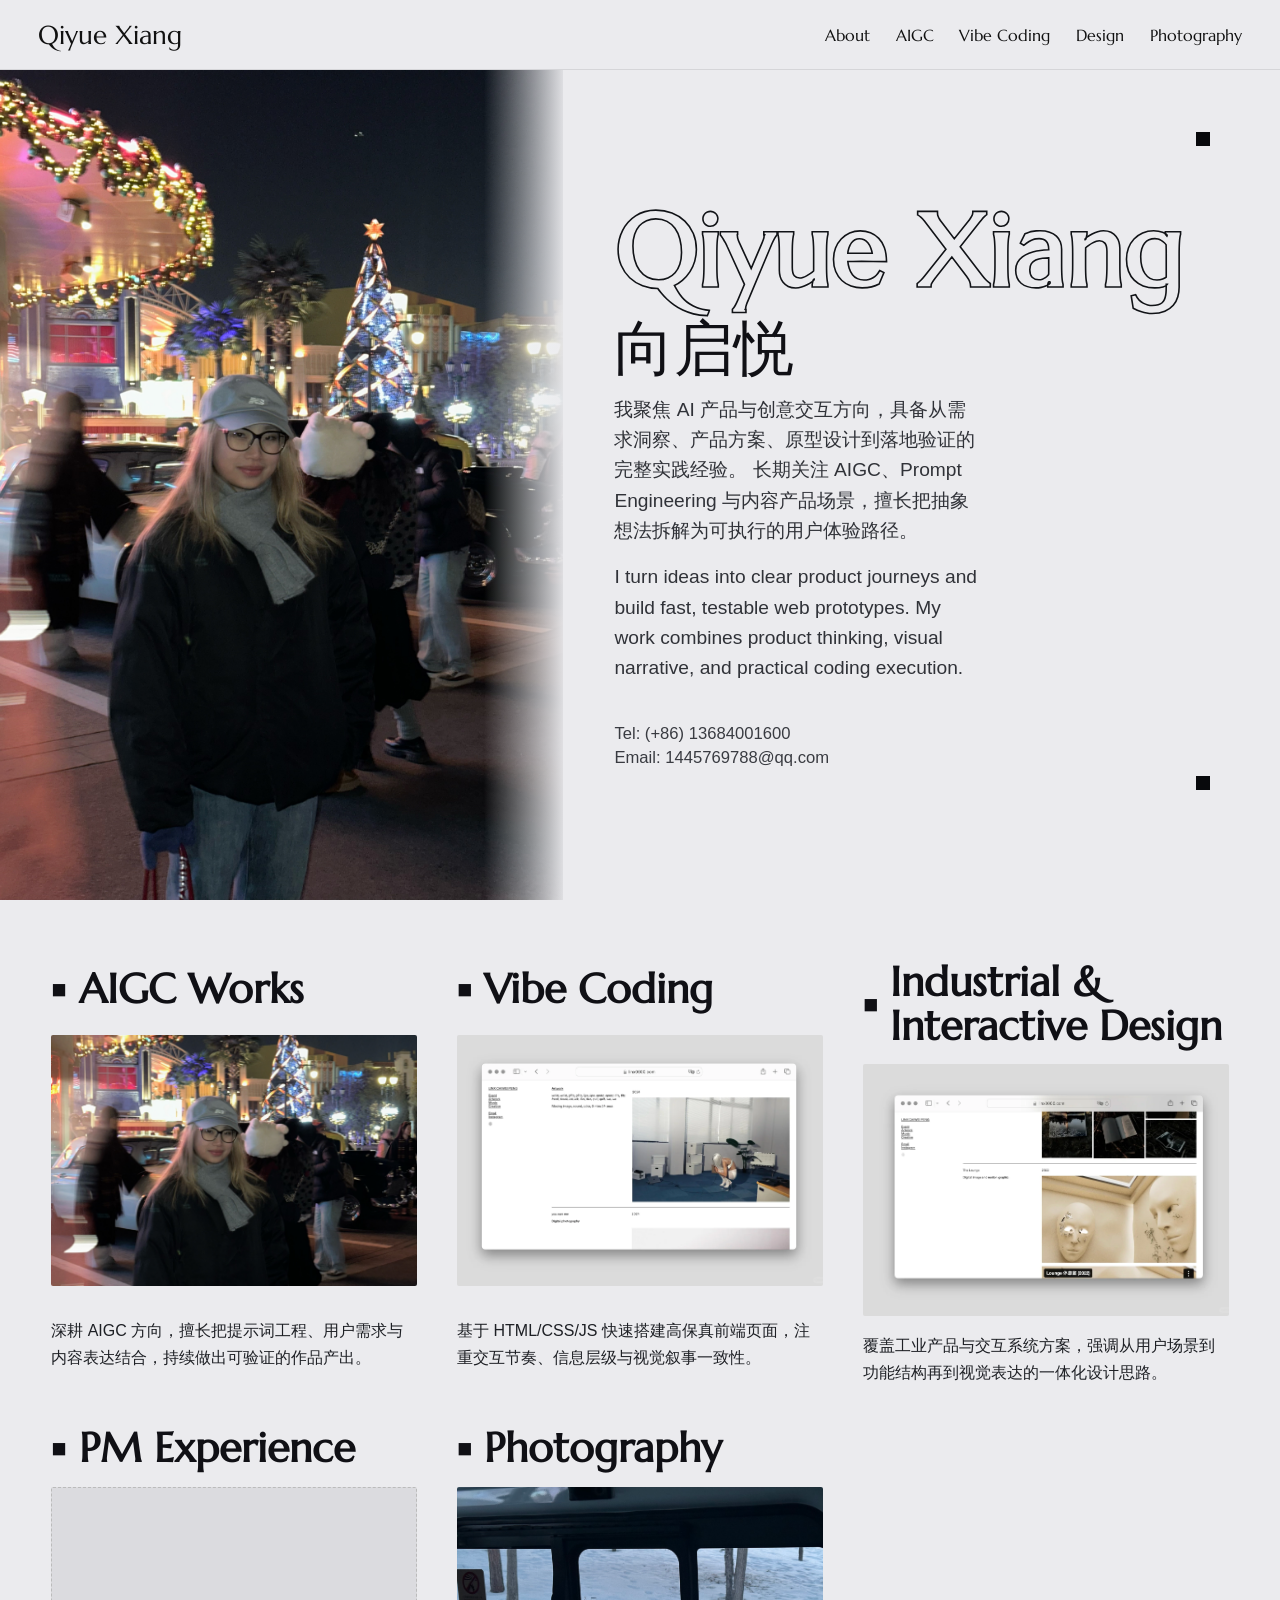
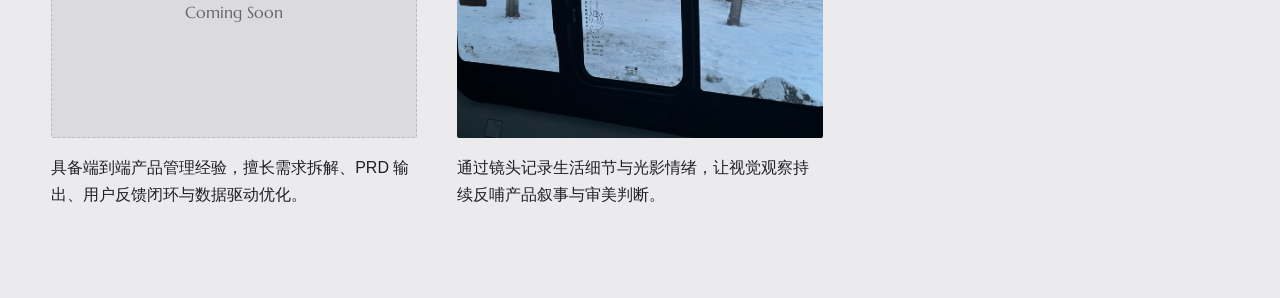
==== home.html @ 075a18c5 "build portfolio intro and homepage from prototype" ====
﻿<!doctype html>
<html lang="zh-CN">
  <head>
    <meta charset="UTF-8" />
    <meta name="viewport" content="width=device-width, initial-scale=1.0" />
    <title>Qiyue Xiang | Portfolio</title>
    <meta name="description" content="Qiyue Xiang portfolio homepage" />
    <link rel="preconnect" href="https://fonts.googleapis.com" />
    <link rel="preconnect" href="https://fonts.gstatic.com" crossorigin />
    <link href="https://fonts.googleapis.com/css2?family=Marcellus&display=swap" rel="stylesheet" />
    <link rel="stylesheet" href="assets/site.css" />
  </head>
  <body class="page-home">
    <header class="topbar topbar--solid">
      <a class="brand" href="index.html">Qiyue Xiang</a>
      <nav class="main-nav" aria-label="Main">
        <a href="#about">About</a>
        <a href="#aigc">AIGC</a>
        <a href="#vibe-coding">Vibe Coding</a>
        <a href="#design">Design</a>
        <a href="#photography">Photography</a>
      </nav>
    </header>

    <main>
      <section class="hero" id="about">
        <div class="hero-media">
          <img src="assets/img/profile.jpg" alt="Portrait of Qiyue Xiang" />
        </div>

        <div class="hero-copy">
          <span class="accent-square" aria-hidden="true"></span>
          <h1>Qiyue Xiang</h1>
          <h2>向启悦</h2>
          <p>
            我聚焦 AI 产品与创意交互方向，具备从需求洞察、产品方案、原型设计到落地验证的完整实践经验。
            长期关注 AIGC、Prompt Engineering 与内容产品场景，擅长把抽象想法拆解为可执行的用户体验路径。
          </p>
          <p>
            I turn ideas into clear product journeys and build fast, testable web prototypes.
            My work combines product thinking, visual narrative, and practical coding execution.
          </p>

          <div class="contact-line">
            <span>Tel: (+86) 13684001600</span>
            <span>Email: 1445769788@qq.com</span>
          </div>
          <span class="accent-square accent-square--bottom" aria-hidden="true"></span>
        </div>
      </section>

      <section class="work-grid" aria-label="Featured sections">
        <article class="work-card" id="aigc" data-reveal>
          <h3><span aria-hidden="true">■</span>AIGC Works</h3>
          <a class="thumb" href="collection.html?topic=aigc">
            <img src="assets/img/profile.jpg" alt="AIGC works placeholder" />
          </a>
          <p>深耕 AIGC 方向，擅长把提示词工程、用户需求与内容表达结合，持续做出可验证的作品产出。</p>
        </article>

        <article class="work-card" id="vibe-coding" data-reveal>
          <h3><span aria-hidden="true">■</span>Vibe Coding</h3>
          <a class="thumb" href="collection.html?topic=vibe-coding">
            <img src="assets/img/ref-detail-a.png" alt="Vibe coding placeholder" />
          </a>
          <p>基于 HTML/CSS/JS 快速搭建高保真前端页面，注重交互节奏、信息层级与视觉叙事一致性。</p>
        </article>

        <article class="work-card" id="design" data-reveal>
          <h3><span aria-hidden="true">■</span>Industrial & Interactive Design</h3>
          <a class="thumb" href="collection.html?topic=design">
            <img src="assets/img/ref-detail-b.png" alt="Design placeholder" />
          </a>
          <p>覆盖工业产品与交互系统方案，强调从用户场景到功能结构再到视觉表达的一体化设计思路。</p>
        </article>

        <article class="work-card" id="pm" data-reveal>
          <h3><span aria-hidden="true">■</span>PM Experience</h3>
          <a class="thumb thumb--blank" href="collection.html?topic=pm">
            <span>Coming Soon</span>
          </a>
          <p>具备端到端产品管理经验，擅长需求拆解、PRD 输出、用户反馈闭环与数据驱动优化。</p>
        </article>

        <article class="work-card" id="photography" data-reveal>
          <h3><span aria-hidden="true">■</span>Photography</h3>
          <a class="thumb" href="collection.html?topic=photography">
            <img src="assets/img/intro-bg.jpg" alt="Photography placeholder" />
          </a>
          <p>通过镜头记录生活细节与光影情绪，让视觉观察持续反哺产品叙事与审美判断。</p>
        </article>
      </section>
    </main>

    <script src="assets/site.js" defer></script>
  </body>
</html>
---- assets/site.css ----
﻿:root {
  --bg: #ebebee;
  --paper: #f4f4f6;
  --ink: #101015;
  --muted: #52525b;
  --line: #d5d5d8;
}

* {
  box-sizing: border-box;
}

html,
body {
  margin: 0;
  padding: 0;
}

body {
  min-height: 100vh;
  background: var(--bg);
  color: var(--ink);
  font-family: "PingFang SC", "Hiragino Sans GB", "Microsoft YaHei", "Noto Sans SC", sans-serif;
  -webkit-font-smoothing: antialiased;
}

body.page-intro {
  overflow: hidden;
}

.topbar {
  position: fixed;
  top: 0;
  left: 0;
  width: 100%;
  height: 70px;
  z-index: 20;
  display: flex;
  align-items: center;
  justify-content: space-between;
  padding: 0 clamp(16px, 3vw, 56px);
}

.topbar--light {
  background: rgba(236, 239, 243, 0.88);
  backdrop-filter: blur(6px);
}

.topbar--solid {
  background: rgba(235, 235, 238, 0.96);
  border-bottom: 1px solid var(--line);
}

.brand,
.main-nav a {
  text-decoration: none;
  color: #111;
}

.brand {
  font-family: "Marcellus", serif;
  font-size: clamp(26px, 2vw, 40px);
}

.main-nav {
  display: flex;
  align-items: center;
  gap: clamp(14px, 2vw, 40px);
}

.main-nav a {
  font-family: "Marcellus", serif;
  font-size: clamp(16px, 1vw, 28px);
  transition: opacity 0.2s ease;
}

.main-nav a:hover {
  opacity: 0.56;
}

.intro-main {
  position: relative;
  min-height: 100vh;
}

.intro-bg {
  position: absolute;
  inset: 0;
  width: 100%;
  height: 100%;
  object-fit: cover;
  object-position: center;
}

.intro-mask {
  position: absolute;
  inset: 0;
  background: linear-gradient(180deg, rgba(4, 10, 20, 0.38), rgba(4, 10, 20, 0.28));
}

.corner-dot {
  position: absolute;
  width: 16px;
  height: 16px;
  background: rgba(198, 224, 255, 0.92);
  z-index: 5;
}

.corner-dot--tl {
  top: 24%;
  left: 7.5%;
}

.corner-dot--tr {
  top: 22.5%;
  right: 7%;
}

.corner-dot--bl {
  bottom: 17%;
  left: 10.5%;
}

.corner-dot--br {
  bottom: 11%;
  right: 6.8%;
}

.intro-copy {
  position: absolute;
  right: clamp(18px, 9vw, 160px);
  bottom: clamp(26px, 8vh, 110px);
  z-index: 6;
  color: #0f1117;
  display: flex;
  flex-direction: column;
  align-items: flex-start;
  gap: 14px;
}

.intro-copy h1 {
  margin: 0;
  font-family: "Marcellus", serif;
  font-size: clamp(46px, 7vw, 128px);
  line-height: 0.93;
  letter-spacing: 0.01em;
}

.intro-copy p {
  margin: 0;
  font-size: clamp(14px, 1.1vw, 19px);
  color: rgba(15, 17, 23, 0.92);
}

.go-btn {
  display: inline-flex;
  gap: 16px;
  align-items: center;
  margin-top: 6px;
  border: 2px solid #1b1f29;
  border-radius: 999px;
  text-decoration: none;
  color: #1b1f29;
  font-family: "Marcellus", serif;
  font-size: clamp(28px, 3vw, 58px);
  line-height: 1;
  padding: 14px 28px 16px;
  background: rgba(235, 241, 251, 0.16);
  transition: transform 0.22s ease, background 0.22s ease;
}

.go-btn:hover {
  transform: translateY(-2px);
  background: rgba(235, 241, 251, 0.3);
}

body.is-leaving {
  animation: pageFadeOut 0.45s ease forwards;
}

@keyframes pageFadeOut {
  to {
    opacity: 0;
    transform: scale(1.01);
  }
}

.hero {
  padding-top: 70px;
  min-height: 100vh;
  display: grid;
  grid-template-columns: minmax(300px, 44%) minmax(320px, 56%);
}

.hero-media {
  position: relative;
  overflow: hidden;
}

.hero-media::after {
  content: "";
  position: absolute;
  top: 0;
  right: 0;
  width: 14%;
  height: 100%;
  background: linear-gradient(to right, transparent, rgba(235, 235, 238, 0.94));
}

.hero-media img {
  width: 100%;
  height: 100%;
  object-fit: cover;
  object-position: center;
}

.hero-copy {
  position: relative;
  padding: clamp(26px, 4.5vw, 72px) clamp(24px, 4vw, 74px);
  display: flex;
  flex-direction: column;
  justify-content: center;
  gap: 16px;
}

.accent-square {
  position: absolute;
  width: 14px;
  height: 14px;
  background: #08090c;
  top: 62px;
  right: 70px;
}

.accent-square--bottom {
  top: auto;
  right: 70px;
  bottom: 110px;
}

.hero-copy h1 {
  margin: 0;
  font-family: "Marcellus", serif;
  font-size: clamp(48px, 8vw, 110px);
  line-height: 0.98;
  color: transparent;
  -webkit-text-stroke: 1.6px #111317;
}

.hero-copy h2 {
  margin: 0;
  font-size: clamp(34px, 4.7vw, 74px);
  line-height: 1;
  font-weight: 450;
}

.hero-copy p {
  margin: 0;
  color: #303238;
  font-size: clamp(16px, 1.5vw, 30px);
  line-height: 1.58;
  max-width: 34ch;
}

.contact-line {
  margin-top: 24px;
  display: grid;
  gap: 4px;
  font-size: clamp(15px, 1.3vw, 24px);
  color: #393b41;
}

.work-grid {
  max-width: 1720px;
  margin: 60px auto 90px;
  padding: 0 clamp(24px, 4vw, 80px);
  display: grid;
  gap: 40px;
  grid-template-columns: repeat(3, minmax(240px, 1fr));
}

.work-card {
  display: grid;
  gap: 16px;
  opacity: 0;
  transform: translateY(20px);
  transition: opacity 0.55s ease, transform 0.55s ease;
}

.work-card.in-view {
  opacity: 1;
  transform: translateY(0);
}

.work-card h3 {
  margin: 0;
  font-family: "Marcellus", serif;
  font-size: clamp(34px, 3.2vw, 56px);
  line-height: 1.08;
  display: flex;
  align-items: center;
  gap: 12px;
}

.work-card h3 span {
  font-size: 0.62em;
}

.thumb {
  display: block;
  aspect-ratio: 16 / 11;
  border-radius: 2px;
  overflow: hidden;
  background: #dbdbdf;
  text-decoration: none;
}

.thumb img {
  width: 100%;
  height: 100%;
  object-fit: cover;
  transition: transform 0.35s ease;
}

.thumb:hover img {
  transform: scale(1.04);
}

.thumb--blank {
  display: grid;
  place-items: center;
  color: #666;
  font-family: "Marcellus", serif;
  border: 1px dashed #bbb;
}

.work-card p {
  margin: 0;
  font-size: clamp(15px, 1.25vw, 22px);
  line-height: 1.7;
  color: #1e2025;
}

.collection-wrap {
  padding: 108px clamp(14px, 3vw, 36px) 36px;
}

.browser-shell {
  max-width: 1460px;
  margin: 0 auto;
  background: #f9f9fb;
  border: 1px solid #d8d8dc;
  border-radius: 16px;
  box-shadow: 0 16px 40px rgba(0, 0, 0, 0.14);
  overflow: hidden;
}

.browser-bar {
  height: 58px;
  border-bottom: 1px solid #dfdfe3;
  display: flex;
  align-items: center;
  gap: 10px;
  padding: 0 22px;
}

.browser-bar span {
  width: 14px;
  height: 14px;
  border-radius: 50%;
  background: #9f9fa4;
}

.browser-url {
  margin-left: 20px;
  border: 1px solid #d9d9de;
  border-radius: 999px;
  padding: 8px 18px;
  min-width: 240px;
  color: #686873;
  font-family: "Marcellus", serif;
}

.collection-layout {
  display: grid;
  grid-template-columns: 290px 1fr;
  gap: 26px;
  padding: 26px;
}

.collection-side h1 {
  margin: 0 0 18px;
  font-family: "Marcellus", serif;
  font-size: 38px;
}

.collection-side nav {
  display: grid;
  gap: 6px;
}

.collection-side a {
  color: #1a1b20;
  text-decoration: underline;
  width: fit-content;
}

.collection-side p {
  margin-top: 20px;
  color: #575a62;
  line-height: 1.6;
}

.collection-main {
  display: grid;
  gap: 20px;
}

.collection-item {
  border-top: 1px solid #a5a6ae;
  padding-top: 18px;
  display: grid;
  grid-template-columns: 35% 12% 53%;
  gap: 14px;
}

.collection-item h3 {
  margin: 0 0 8px;
  font-family: "Marcellus", serif;
  font-size: 30px;
}

.collection-item p,
.collection-item time {
  margin: 0;
  color: #262830;
  font-size: 18px;
  line-height: 1.58;
}

.collection-item img {
  width: 100%;
  height: min(34vw, 360px);
  object-fit: cover;
}

@media (max-width: 1200px) {
  .hero {
    grid-template-columns: 1fr;
  }

  .hero-media {
    height: min(70vh, 740px);
  }

  .accent-square,
  .accent-square--bottom,
  .corner-dot {
    display: none;
  }

  .hero-copy p {
    max-width: 100%;
  }

  .work-grid {
    grid-template-columns: repeat(2, minmax(240px, 1fr));
  }

  .collection-layout {
    grid-template-columns: 1fr;
  }

  .collection-item {
    grid-template-columns: 1fr;
  }

  .collection-item img {
    height: 280px;
  }
}

@media (max-width: 760px) {
  .topbar {
    height: auto;
    padding: 12px 14px;
    gap: 10px;
    flex-direction: column;
    align-items: flex-start;
  }

  .main-nav {
    gap: 14px;
    flex-wrap: wrap;
  }

  .brand {
    font-size: 34px;
  }

  .intro-copy {
    right: 16px;
    left: 16px;
    bottom: 20px;
  }

  .go-btn {
    font-size: 42px;
    padding: 10px 18px 12px;
  }

  .hero {
    padding-top: 102px;
  }

  .hero-copy {
    padding: 20px 16px 28px;
  }

  .work-grid {
    margin-top: 30px;
    grid-template-columns: 1fr;
    padding: 0 16px;
  }

  .collection-wrap {
    padding: 100px 8px 14px;
  }

  .browser-bar {
    padding: 0 10px;
  }

  .browser-url {
    min-width: 140px;
    font-size: 14px;
  }

  .collection-layout {
    padding: 14px;
  }
}
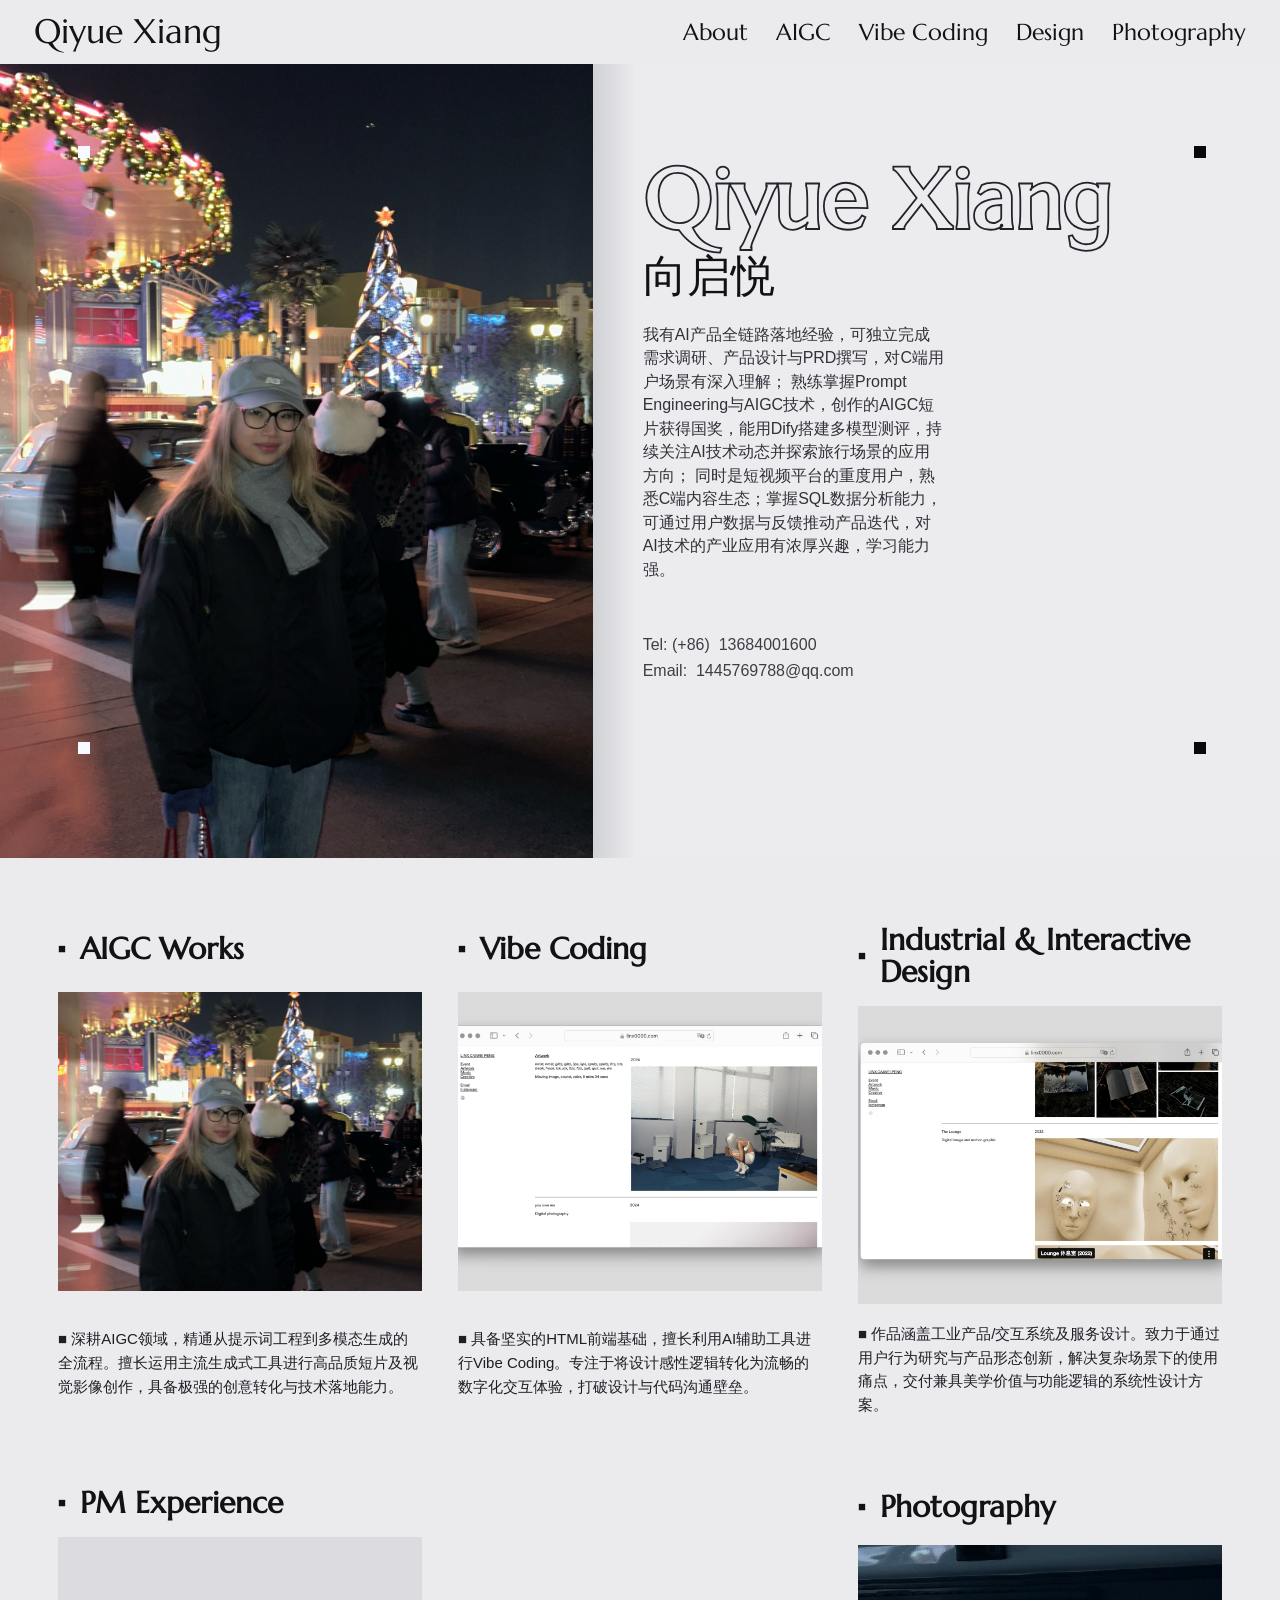
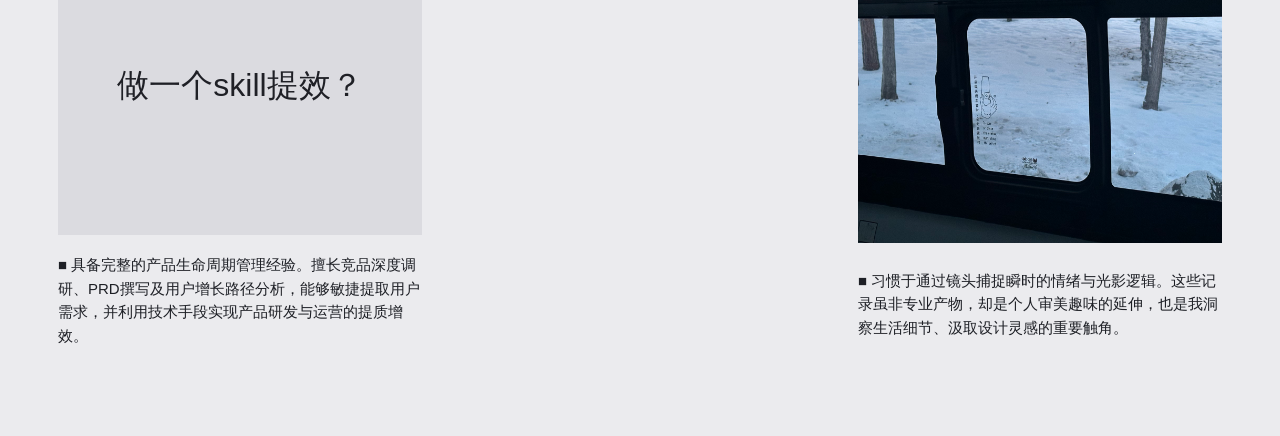
==== commit 3e420a5b: "align intro and homepage layout to final design draft" ====
--- a/home.html
+++ b/home.html
@@ -11,7 +11,7 @@
     <link rel="stylesheet" href="assets/site.css" />
   </head>
   <body class="page-home">
-    <header class="topbar topbar--solid">
+    <header class="topbar topbar--home">
       <a class="brand" href="index.html">Qiyue Xiang</a>
       <nav class="main-nav" aria-label="Main">
         <a href="#about">About</a>
@@ -22,72 +22,71 @@
       </nav>
     </header>
 
-    <main>
+    <main class="home-main">
       <section class="hero" id="about">
         <div class="hero-media">
           <img src="assets/img/profile.jpg" alt="Portrait of Qiyue Xiang" />
+          <span class="hero-dot hero-dot--left-top" aria-hidden="true"></span>
+          <span class="hero-dot hero-dot--left-bottom" aria-hidden="true"></span>
         </div>
 
         <div class="hero-copy">
-          <span class="accent-square" aria-hidden="true"></span>
+          <span class="hero-dot hero-dot--right-top" aria-hidden="true"></span>
           <h1>Qiyue Xiang</h1>
           <h2>向启悦</h2>
           <p>
-            我聚焦 AI 产品与创意交互方向，具备从需求洞察、产品方案、原型设计到落地验证的完整实践经验。
-            长期关注 AIGC、Prompt Engineering 与内容产品场景，擅长把抽象想法拆解为可执行的用户体验路径。
-          </p>
-          <p>
-            I turn ideas into clear product journeys and build fast, testable web prototypes.
-            My work combines product thinking, visual narrative, and practical coding execution.
+            我有AI产品全链路落地经验，可独立完成需求调研、产品设计与PRD撰写，对C端用户场景有深入理解；
+            熟练掌握Prompt Engineering与AIGC技术，创作的AIGC短片获得国奖，能用Dify搭建多模型测评，持续关注AI技术动态并探索旅行场景的应用方向；
+            同时是短视频平台的重度用户，熟悉C端内容生态；掌握SQL数据分析能力，可通过用户数据与反馈推动产品迭代，对AI技术的产业应用有浓厚兴趣，学习能力强。
           </p>
 
           <div class="contact-line">
-            <span>Tel: (+86) 13684001600</span>
-            <span>Email: 1445769788@qq.com</span>
+            <span>Tel: (+86)&nbsp;&nbsp;13684001600</span>
+            <span>Email:&nbsp;&nbsp;1445769788@qq.com</span>
           </div>
-          <span class="accent-square accent-square--bottom" aria-hidden="true"></span>
+          <span class="hero-dot hero-dot--right-bottom" aria-hidden="true"></span>
         </div>
       </section>
 
       <section class="work-grid" aria-label="Featured sections">
-        <article class="work-card" id="aigc" data-reveal>
+        <article class="work-card" id="aigc">
           <h3><span aria-hidden="true">■</span>AIGC Works</h3>
           <a class="thumb" href="collection.html?topic=aigc">
-            <img src="assets/img/profile.jpg" alt="AIGC works placeholder" />
+            <img src="assets/img/profile.jpg" alt="AIGC works" />
           </a>
-          <p>深耕 AIGC 方向，擅长把提示词工程、用户需求与内容表达结合，持续做出可验证的作品产出。</p>
+          <p>■ 深耕AIGC领域，精通从提示词工程到多模态生成的全流程。擅长运用主流生成式工具进行高品质短片及视觉影像创作，具备极强的创意转化与技术落地能力。</p>
         </article>
 
-        <article class="work-card" id="vibe-coding" data-reveal>
+        <article class="work-card" id="vibe-coding">
           <h3><span aria-hidden="true">■</span>Vibe Coding</h3>
           <a class="thumb" href="collection.html?topic=vibe-coding">
-            <img src="assets/img/ref-detail-a.png" alt="Vibe coding placeholder" />
+            <img src="assets/img/ref-detail-a.png" alt="Vibe coding works" />
           </a>
-          <p>基于 HTML/CSS/JS 快速搭建高保真前端页面，注重交互节奏、信息层级与视觉叙事一致性。</p>
+          <p>■ 具备坚实的HTML前端基础，擅长利用AI辅助工具进行Vibe Coding。专注于将设计感性逻辑转化为流畅的数字化交互体验，打破设计与代码沟通壁垒。</p>
         </article>
 
-        <article class="work-card" id="design" data-reveal>
-          <h3><span aria-hidden="true">■</span>Industrial & Interactive Design</h3>
+        <article class="work-card" id="design">
+          <h3><span aria-hidden="true">■</span>Industrial &amp; Interactive Design</h3>
           <a class="thumb" href="collection.html?topic=design">
-            <img src="assets/img/ref-detail-b.png" alt="Design placeholder" />
+            <img src="assets/img/ref-detail-b.png" alt="Industrial and interactive design works" />
           </a>
-          <p>覆盖工业产品与交互系统方案，强调从用户场景到功能结构再到视觉表达的一体化设计思路。</p>
+          <p>■ 作品涵盖工业产品/交互系统及服务设计。致力于通过用户行为研究与产品形态创新，解决复杂场景下的使用痛点，交付兼具美学价值与功能逻辑的系统性设计方案。</p>
         </article>
 
-        <article class="work-card" id="pm" data-reveal>
+        <article class="work-card work-card--pm" id="pm">
           <h3><span aria-hidden="true">■</span>PM Experience</h3>
           <a class="thumb thumb--blank" href="collection.html?topic=pm">
-            <span>Coming Soon</span>
+            <span>做一个skill提效？</span>
           </a>
-          <p>具备端到端产品管理经验，擅长需求拆解、PRD 输出、用户反馈闭环与数据驱动优化。</p>
+          <p>■ 具备完整的产品生命周期管理经验。擅长竞品深度调研、PRD撰写及用户增长路径分析，能够敏捷提取用户需求，并利用技术手段实现产品研发与运营的提质增效。</p>
         </article>
 
-        <article class="work-card" id="photography" data-reveal>
+        <article class="work-card work-card--photo" id="photography">
           <h3><span aria-hidden="true">■</span>Photography</h3>
           <a class="thumb" href="collection.html?topic=photography">
-            <img src="assets/img/intro-bg.jpg" alt="Photography placeholder" />
+            <img src="assets/img/intro-bg.jpg" alt="Photography works" />
           </a>
-          <p>通过镜头记录生活细节与光影情绪，让视觉观察持续反哺产品叙事与审美判断。</p>
+          <p>■ 习惯于通过镜头捕捉瞬时的情绪与光影逻辑。这些记录虽非专业产物，却是个人审美趣味的延伸，也是我洞察生活细节、汲取设计灵感的重要触角。</p>
         </article>
       </section>
     </main>
--- a/assets/site.css
+++ b/assets/site.css
@@ -1,9 +1,7 @@
 ﻿:root {
   --bg: #ebebee;
-  --paper: #f4f4f6;
-  --ink: #101015;
-  --muted: #52525b;
-  --line: #d5d5d8;
+  --ink: #121216;
+  --line: #d5d5d9;
 }
 
 * {
@@ -24,58 +22,56 @@
   -webkit-font-smoothing: antialiased;
 }
 
-body.page-intro {
-  overflow: hidden;
-}
-
 .topbar {
+  width: 100%;
+  height: 70px;
+  display: flex;
+  align-items: center;
+  justify-content: space-between;
+  padding: 0 54px;
+  z-index: 20;
+}
+
+.topbar--entry {
   position: fixed;
   top: 0;
   left: 0;
-  width: 100%;
-  height: 70px;
-  z-index: 20;
-  display: flex;
-  align-items: center;
-  justify-content: space-between;
-  padding: 0 clamp(16px, 3vw, 56px);
-}
-
-.topbar--light {
-  background: rgba(236, 239, 243, 0.88);
-  backdrop-filter: blur(6px);
-}
-
-.topbar--solid {
-  background: rgba(235, 235, 238, 0.96);
-  border-bottom: 1px solid var(--line);
+  background: rgba(223, 231, 239, 0.88);
+}
+
+.topbar--home {
+  position: sticky;
+  top: 0;
+  background: rgba(235, 235, 238, 0.97);
+  backdrop-filter: blur(3px);
 }
 
 .brand,
 .main-nav a {
+  color: #111317;
   text-decoration: none;
-  color: #111;
 }
 
 .brand {
   font-family: "Marcellus", serif;
-  font-size: clamp(26px, 2vw, 40px);
+  font-size: 44px;
+  line-height: 1;
 }
 
 .main-nav {
   display: flex;
   align-items: center;
-  gap: clamp(14px, 2vw, 40px);
+  gap: 46px;
 }
 
 .main-nav a {
   font-family: "Marcellus", serif;
-  font-size: clamp(16px, 1vw, 28px);
-  transition: opacity 0.2s ease;
-}
-
-.main-nav a:hover {
-  opacity: 0.56;
+  font-size: 30px;
+  line-height: 1;
+}
+
+.page-intro {
+  overflow: hidden;
 }
 
 .intro-main {
@@ -92,90 +88,68 @@
   object-position: center;
 }
 
-.intro-mask {
+.intro-dot {
   position: absolute;
-  inset: 0;
-  background: linear-gradient(180deg, rgba(4, 10, 20, 0.38), rgba(4, 10, 20, 0.28));
-}
-
-.corner-dot {
-  position: absolute;
-  width: 16px;
-  height: 16px;
-  background: rgba(198, 224, 255, 0.92);
-  z-index: 5;
-}
-
-.corner-dot--tl {
-  top: 24%;
-  left: 7.5%;
-}
-
-.corner-dot--tr {
-  top: 22.5%;
-  right: 7%;
-}
-
-.corner-dot--bl {
-  bottom: 17%;
-  left: 10.5%;
-}
-
-.corner-dot--br {
-  bottom: 11%;
+  width: 20px;
+  height: 20px;
+  background: #acc8e8;
+  z-index: 3;
+}
+
+.intro-dot--lt {
+  left: 7.4%;
+  top: 24.2%;
+}
+
+.intro-dot--rt {
+  right: 7.8%;
+  top: 22.7%;
+}
+
+.intro-dot--lb {
+  left: 10.3%;
+  bottom: 17.4%;
+}
+
+.intro-dot--rb {
   right: 6.8%;
+  bottom: 10.9%;
 }
 
 .intro-copy {
   position: absolute;
-  right: clamp(18px, 9vw, 160px);
-  bottom: clamp(26px, 8vh, 110px);
-  z-index: 6;
-  color: #0f1117;
+  right: 12.2%;
+  bottom: 10.7%;
+  z-index: 4;
   display: flex;
-  flex-direction: column;
-  align-items: flex-start;
-  gap: 14px;
+  align-items: center;
+  gap: 66px;
 }
 
 .intro-copy h1 {
   margin: 0;
   font-family: "Marcellus", serif;
-  font-size: clamp(46px, 7vw, 128px);
-  line-height: 0.93;
+  font-size: 112px;
+  line-height: 0.92;
   letter-spacing: 0.01em;
-}
-
-.intro-copy p {
-  margin: 0;
-  font-size: clamp(14px, 1.1vw, 19px);
-  color: rgba(15, 17, 23, 0.92);
 }
 
 .go-btn {
   display: inline-flex;
+  align-items: center;
   gap: 16px;
-  align-items: center;
-  margin-top: 6px;
-  border: 2px solid #1b1f29;
   border-radius: 999px;
+  border: 3px solid #1a1f28;
+  color: #1a1f28;
   text-decoration: none;
-  color: #1b1f29;
-  font-family: "Marcellus", serif;
-  font-size: clamp(28px, 3vw, 58px);
+  font-family: "Marcellus", serif;
+  font-size: 76px;
   line-height: 1;
-  padding: 14px 28px 16px;
-  background: rgba(235, 241, 251, 0.16);
-  transition: transform 0.22s ease, background 0.22s ease;
-}
-
-.go-btn:hover {
-  transform: translateY(-2px);
-  background: rgba(235, 241, 251, 0.3);
+  padding: 14px 38px 20px;
 }
 
 body.is-leaving {
-  animation: pageFadeOut 0.45s ease forwards;
+  animation: pageFadeOut 0.38s ease forwards;
 }
 
 @keyframes pageFadeOut {
@@ -185,26 +159,20 @@
   }
 }
 
+.home-main {
+  padding-bottom: 88px;
+}
+
 .hero {
-  padding-top: 70px;
-  min-height: 100vh;
-  display: grid;
-  grid-template-columns: minmax(300px, 44%) minmax(320px, 56%);
+  position: relative;
+  display: grid;
+  grid-template-columns: 46.3% 53.7%;
+  min-height: 1160px;
 }
 
 .hero-media {
   position: relative;
   overflow: hidden;
-}
-
-.hero-media::after {
-  content: "";
-  position: absolute;
-  top: 0;
-  right: 0;
-  width: 14%;
-  height: 100%;
-  background: linear-gradient(to right, transparent, rgba(235, 235, 238, 0.94));
 }
 
 .hero-media img {
@@ -216,102 +184,117 @@
 
 .hero-copy {
   position: relative;
-  padding: clamp(26px, 4.5vw, 72px) clamp(24px, 4vw, 74px);
-  display: flex;
-  flex-direction: column;
-  justify-content: center;
-  gap: 16px;
-}
-
-.accent-square {
+  background: #ececef;
+  padding: 188px 98px 96px 84px;
+}
+
+.hero-copy::before {
+  content: "";
   position: absolute;
-  width: 14px;
-  height: 14px;
-  background: #08090c;
-  top: 62px;
-  right: 70px;
-}
-
-.accent-square--bottom {
-  top: auto;
-  right: 70px;
-  bottom: 110px;
+  left: 0;
+  top: 0;
+  width: 44px;
+  height: 100%;
+  background: linear-gradient(to right, rgba(120, 124, 132, 0.24), rgba(236, 236, 239, 0));
 }
 
 .hero-copy h1 {
   margin: 0;
   font-family: "Marcellus", serif;
-  font-size: clamp(48px, 8vw, 110px);
-  line-height: 0.98;
+  font-size: 118px;
+  line-height: 0.96;
   color: transparent;
-  -webkit-text-stroke: 1.6px #111317;
+  -webkit-text-stroke: 1.8px #22242c;
 }
 
 .hero-copy h2 {
-  margin: 0;
-  font-size: clamp(34px, 4.7vw, 74px);
+  margin: 30px 0 42px;
+  font-size: 82px;
   line-height: 1;
   font-weight: 450;
 }
 
 .hero-copy p {
   margin: 0;
-  color: #303238;
-  font-size: clamp(16px, 1.5vw, 30px);
-  line-height: 1.58;
-  max-width: 34ch;
+  max-width: 1040px;
+  color: #303139;
+  font-size: 47px;
+  line-height: 1.47;
 }
 
 .contact-line {
-  margin-top: 24px;
-  display: grid;
-  gap: 4px;
-  font-size: clamp(15px, 1.3vw, 24px);
-  color: #393b41;
+  margin-top: 212px;
+  display: grid;
+  gap: 6px;
+  color: #3d3e45;
+  font-size: 42px;
+  line-height: 1.25;
+}
+
+.hero-dot {
+  position: absolute;
+  width: 18px;
+  height: 18px;
+  background: #08090b;
+}
+
+.hero-dot--left-top {
+  left: 118px;
+  top: 116px;
+  background: #f6f9ff;
+}
+
+.hero-dot--left-bottom {
+  left: 118px;
+  bottom: 154px;
+  background: #f6f9ff;
+}
+
+.hero-dot--right-top {
+  right: 114px;
+  top: 116px;
+}
+
+.hero-dot--right-bottom {
+  right: 114px;
+  bottom: 154px;
 }
 
 .work-grid {
-  max-width: 1720px;
-  margin: 60px auto 90px;
-  padding: 0 clamp(24px, 4vw, 80px);
-  display: grid;
-  gap: 40px;
-  grid-template-columns: repeat(3, minmax(240px, 1fr));
+  max-width: 2010px;
+  margin: 120px auto 0;
+  padding: 0 110px;
+  display: grid;
+  grid-template-columns: repeat(3, minmax(0, 1fr));
+  gap: 104px 56px;
 }
 
 .work-card {
   display: grid;
-  gap: 16px;
-  opacity: 0;
-  transform: translateY(20px);
-  transition: opacity 0.55s ease, transform 0.55s ease;
-}
-
-.work-card.in-view {
-  opacity: 1;
-  transform: translateY(0);
+  gap: 18px;
 }
 
 .work-card h3 {
   margin: 0;
   font-family: "Marcellus", serif;
-  font-size: clamp(34px, 3.2vw, 56px);
-  line-height: 1.08;
+  font-size: 66px;
+  line-height: 1.06;
   display: flex;
   align-items: center;
-  gap: 12px;
+  gap: 14px;
+  letter-spacing: 0;
 }
 
 .work-card h3 span {
-  font-size: 0.62em;
+  font-size: 0.44em;
 }
 
 .thumb {
   display: block;
-  aspect-ratio: 16 / 11;
-  border-radius: 2px;
+  width: 100%;
+  aspect-ratio: 1.22 / 1;
+  background: #dbdbe0;
   overflow: hidden;
-  background: #dbdbdf;
   text-decoration: none;
 }
 
@@ -319,30 +302,40 @@
   width: 100%;
   height: 100%;
   object-fit: cover;
-  transition: transform 0.35s ease;
-}
-
-.thumb:hover img {
-  transform: scale(1.04);
 }
 
 .thumb--blank {
   display: grid;
   place-items: center;
-  color: #666;
-  font-family: "Marcellus", serif;
-  border: 1px dashed #bbb;
+  color: #1f2026;
+  font-size: 48px;
+  font-family: "PingFang SC", "Hiragino Sans GB", sans-serif;
 }
 
 .work-card p {
   margin: 0;
-  font-size: clamp(15px, 1.25vw, 22px);
-  line-height: 1.7;
-  color: #1e2025;
+  font-size: 44px;
+  line-height: 1.53;
+  color: #1d1f25;
+}
+
+.work-card--pm {
+  grid-column: 1;
+}
+
+.work-card--photo {
+  grid-column: 3;
+}
+
+.page-collection .topbar {
+  position: sticky;
+  top: 0;
+  background: rgba(235, 235, 238, 0.97);
+  backdrop-filter: blur(3px);
 }
 
 .collection-wrap {
-  padding: 108px clamp(14px, 3vw, 36px) 36px;
+  padding: 42px 28px 36px;
 }
 
 .browser-shell {
@@ -444,18 +437,175 @@
   object-fit: cover;
 }
 
-@media (max-width: 1200px) {
+@media (max-width: 1700px) {
+  .topbar {
+    height: 64px;
+    padding: 0 34px;
+  }
+
+  .brand {
+    font-size: 34px;
+  }
+
+  .main-nav {
+    gap: 28px;
+  }
+
+  .main-nav a {
+    font-size: 23px;
+  }
+
+  .intro-dot {
+    width: 13px;
+    height: 13px;
+  }
+
+  .intro-copy {
+    right: 10.8%;
+    bottom: 9.5%;
+    gap: 34px;
+  }
+
+  .intro-copy h1 {
+    font-size: clamp(58px, 6vw, 92px);
+  }
+
+  .go-btn {
+    font-size: clamp(36px, 3.1vw, 60px);
+    border-width: 2px;
+    padding: 10px 24px 12px;
+  }
+
+  .hero {
+    min-height: 760px;
+  }
+
+  .hero-copy {
+    padding: 96px 56px 58px 50px;
+  }
+
+  .hero-copy h1 {
+    font-size: clamp(56px, 6.6vw, 92px);
+  }
+
+  .hero-copy h2 {
+    margin: 14px 0 24px;
+    font-size: clamp(38px, 3.4vw, 62px);
+  }
+
+  .hero-copy p {
+    font-size: clamp(16px, 1.22vw, 22px);
+    max-width: 34ch;
+  }
+
+  .contact-line {
+    margin-top: 54px;
+    font-size: clamp(16px, 1.1vw, 20px);
+  }
+
+  .hero-dot {
+    width: 12px;
+    height: 12px;
+  }
+
+  .hero-dot--left-top,
+  .hero-dot--left-bottom {
+    left: 78px;
+  }
+
+  .hero-dot--right-top,
+  .hero-dot--right-bottom {
+    right: 74px;
+  }
+
+  .hero-dot--left-top,
+  .hero-dot--right-top {
+    top: 82px;
+  }
+
+  .hero-dot--left-bottom,
+  .hero-dot--right-bottom {
+    bottom: 104px;
+  }
+
+  .work-grid {
+    margin-top: 66px;
+    padding: 0 58px;
+    gap: 70px 36px;
+  }
+
+  .work-card h3 {
+    font-size: clamp(30px, 2.25vw, 46px);
+  }
+
+  .work-card p {
+    font-size: clamp(15px, 1.05vw, 19px);
+    line-height: 1.58;
+  }
+
+  .thumb--blank {
+    font-size: 32px;
+  }
+}
+
+@media (max-width: 980px) {
+  .topbar {
+    position: static;
+    height: auto;
+    padding: 14px 16px;
+    flex-direction: column;
+    align-items: flex-start;
+    gap: 10px;
+  }
+
+  .main-nav {
+    gap: 10px 14px;
+    flex-wrap: wrap;
+  }
+
+  .main-nav a {
+    font-size: 18px;
+  }
+
+  .intro-main {
+    min-height: calc(100vh - 112px);
+  }
+
+  .intro-dot {
+    display: none;
+  }
+
+  .intro-copy {
+    right: 14px;
+    left: 14px;
+    bottom: 24px;
+    gap: 18px;
+    justify-content: space-between;
+  }
+
+  .intro-copy h1 {
+    font-size: clamp(40px, 13vw, 76px);
+  }
+
+  .go-btn {
+    font-size: clamp(30px, 9vw, 56px);
+  }
+
   .hero {
     grid-template-columns: 1fr;
+    min-height: 0;
   }
 
   .hero-media {
-    height: min(70vh, 740px);
-  }
-
-  .accent-square,
-  .accent-square--bottom,
-  .corner-dot {
+    height: min(78vh, 780px);
+  }
+
+  .hero-copy {
+    padding: 26px 16px 30px;
+  }
+
+  .hero-copy::before,
+  .hero-dot {
     display: none;
   }
 
@@ -464,11 +614,19 @@
   }
 
   .work-grid {
-    grid-template-columns: repeat(2, minmax(240px, 1fr));
+    padding: 0 16px;
+    grid-template-columns: 1fr;
+    gap: 48px;
+  }
+
+  .work-card--photo,
+  .work-card--pm {
+    grid-column: auto;
   }
 
   .collection-layout {
     grid-template-columns: 1fr;
+    padding: 14px;
   }
 
   .collection-item {
@@ -476,67 +634,6 @@
   }
 
   .collection-item img {
-    height: 280px;
-  }
-}
-
-@media (max-width: 760px) {
-  .topbar {
-    height: auto;
-    padding: 12px 14px;
-    gap: 10px;
-    flex-direction: column;
-    align-items: flex-start;
-  }
-
-  .main-nav {
-    gap: 14px;
-    flex-wrap: wrap;
-  }
-
-  .brand {
-    font-size: 34px;
-  }
-
-  .intro-copy {
-    right: 16px;
-    left: 16px;
-    bottom: 20px;
-  }
-
-  .go-btn {
-    font-size: 42px;
-    padding: 10px 18px 12px;
-  }
-
-  .hero {
-    padding-top: 102px;
-  }
-
-  .hero-copy {
-    padding: 20px 16px 28px;
-  }
-
-  .work-grid {
-    margin-top: 30px;
-    grid-template-columns: 1fr;
-    padding: 0 16px;
-  }
-
-  .collection-wrap {
-    padding: 100px 8px 14px;
-  }
-
-  .browser-bar {
-    padding: 0 10px;
-  }
-
-  .browser-url {
-    min-width: 140px;
-    font-size: 14px;
-  }
-
-  .collection-layout {
-    padding: 14px;
-  }
-}
+    height: 260px;
+  }
+}
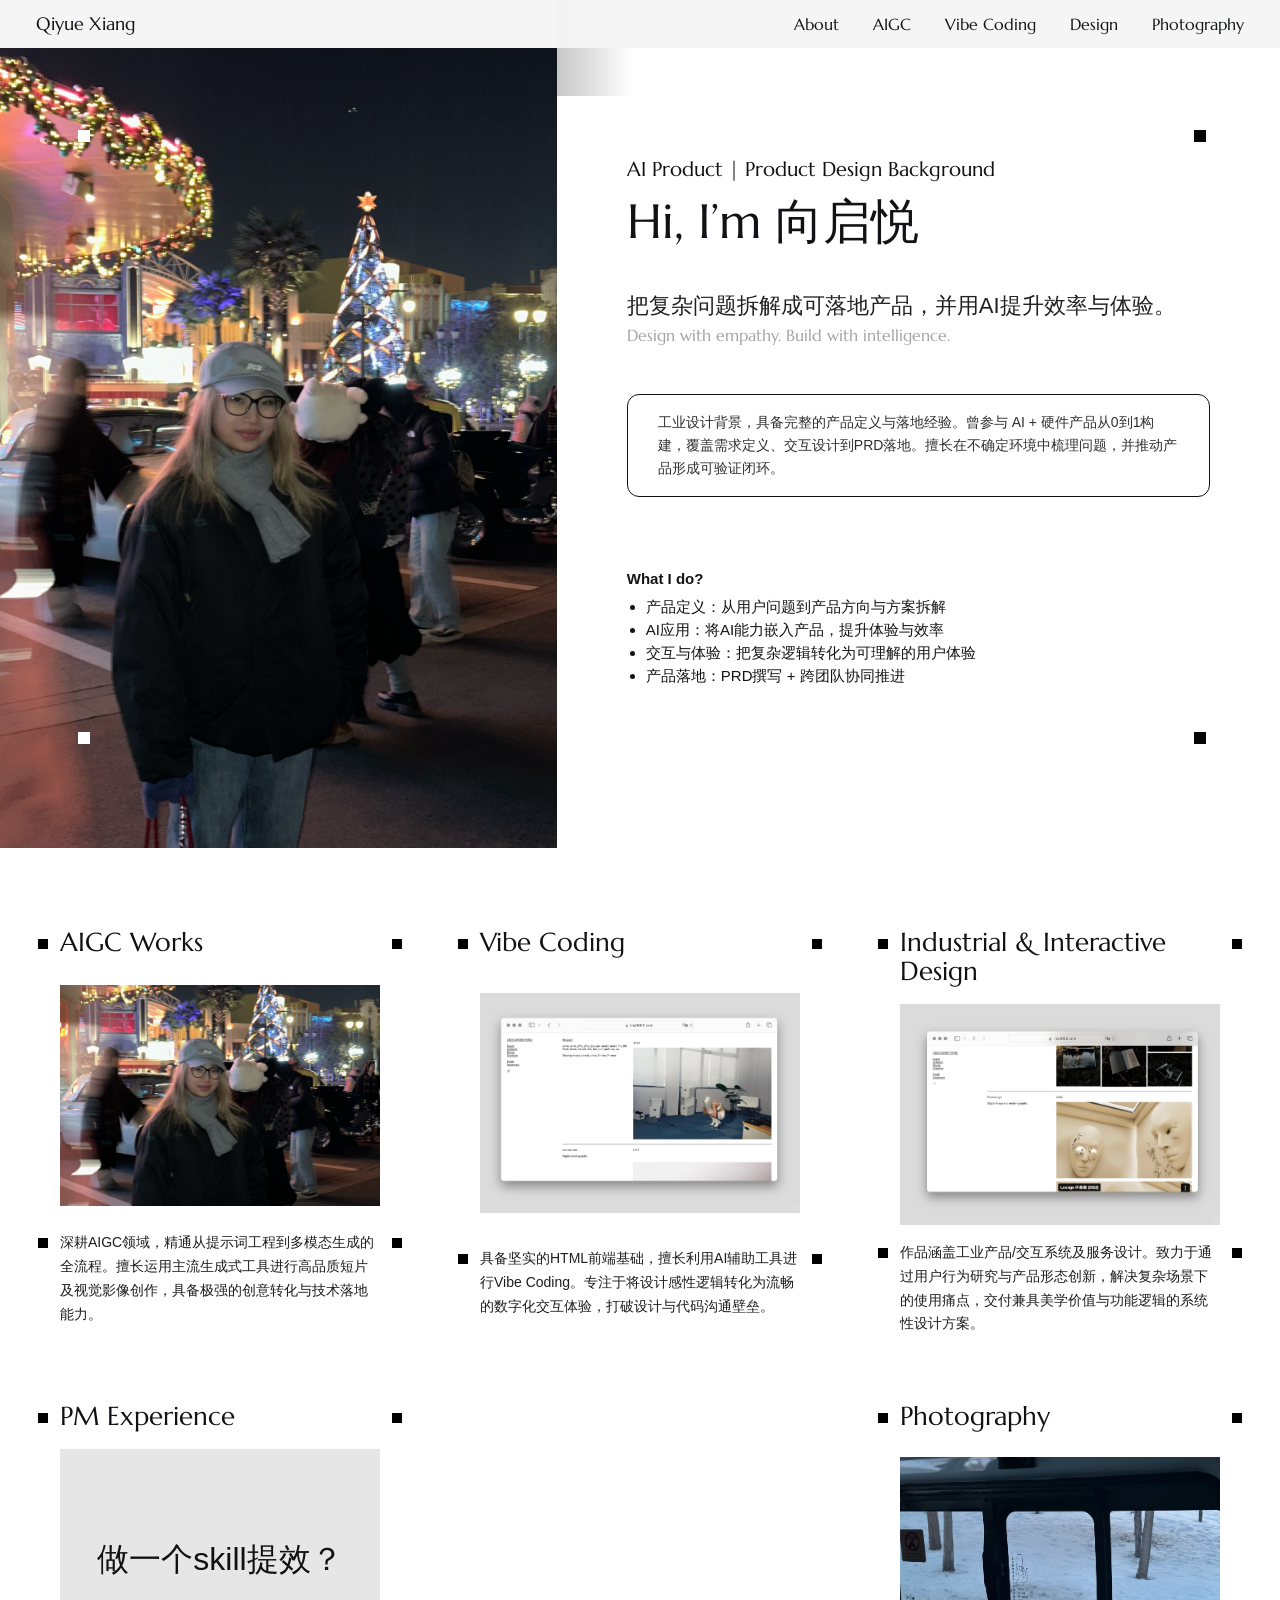
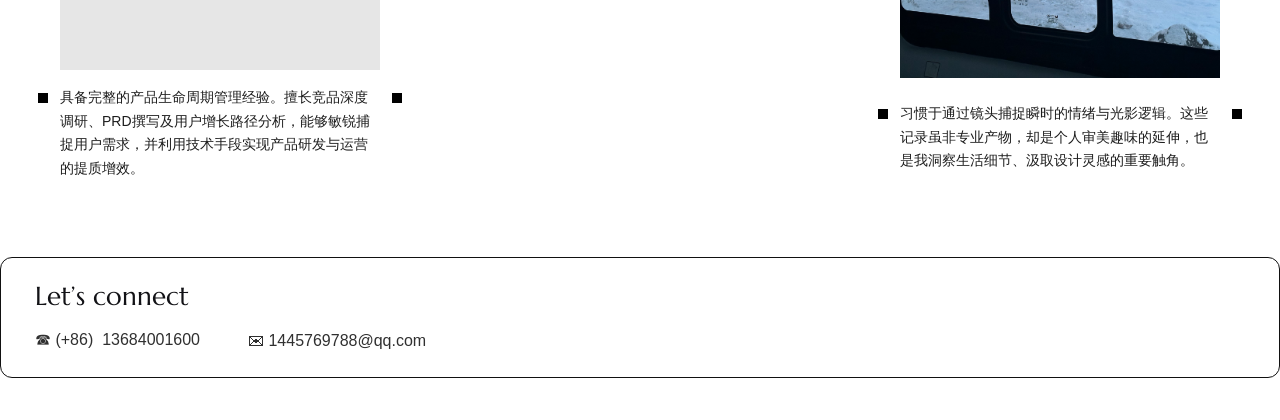
==== commit f1c40034: "match homepage layout to final reference" ====
--- a/home.html
+++ b/home.html
@@ -32,17 +32,21 @@
 
         <div class="hero-copy">
           <span class="hero-dot hero-dot--right-top" aria-hidden="true"></span>
-          <h1>Qiyue Xiang</h1>
-          <h2>向启悦</h2>
-          <p>
-            我有AI产品全链路落地经验，可独立完成需求调研、产品设计与PRD撰写，对C端用户场景有深入理解；
-            熟练掌握Prompt Engineering与AIGC技术，创作的AIGC短片获得国奖，能用Dify搭建多模型测评，持续关注AI技术动态并探索旅行场景的应用方向；
-            同时是短视频平台的重度用户，熟悉C端内容生态；掌握SQL数据分析能力，可通过用户数据与反馈推动产品迭代，对AI技术的产业应用有浓厚兴趣，学习能力强。
+          <p class="hero-kicker">AI Product | Product Design Background</p>
+          <h1>Hi, I’m 向启悦</h1>
+          <p class="hero-cn">把复杂问题拆解成可落地产品，并用AI提升效率与体验。</p>
+          <p class="hero-en">Design with empathy. Build with intelligence.</p>
+          <p class="hero-outline">
+            工业设计背景，具备完整的产品定义与落地经验。曾参与 AI + 硬件产品从0到1构建，覆盖需求定义、交互设计到PRD落地。擅长在不确定环境中梳理问题，并推动产品形成可验证闭环。
           </p>
-
-          <div class="contact-line">
-            <span>Tel: (+86)&nbsp;&nbsp;13684001600</span>
-            <span>Email:&nbsp;&nbsp;1445769788@qq.com</span>
+          <div class="hero-list">
+            <strong>What I do?</strong>
+            <ul>
+              <li>产品定义：从用户问题到产品方向与方案拆解</li>
+              <li>AI应用：将AI能力嵌入产品，提升体验与效率</li>
+              <li>交互与体验：把复杂逻辑转化为可理解的用户体验</li>
+              <li>产品落地：PRD撰写 + 跨团队协同推进</li>
+            </ul>
           </div>
           <span class="hero-dot hero-dot--right-bottom" aria-hidden="true"></span>
         </div>
@@ -50,44 +54,54 @@
 
       <section class="work-grid" aria-label="Featured sections">
         <article class="work-card" id="aigc">
-          <h3><span aria-hidden="true">■</span>AIGC Works</h3>
+          <h3>AIGC Works</h3>
           <a class="thumb" href="collection.html?topic=aigc">
             <img src="assets/img/profile.jpg" alt="AIGC works" />
           </a>
-          <p>■ 深耕AIGC领域，精通从提示词工程到多模态生成的全流程。擅长运用主流生成式工具进行高品质短片及视觉影像创作，具备极强的创意转化与技术落地能力。</p>
+          <p>
+            深耕AIGC领域，精通从提示词工程到多模态生成的全流程。擅长运用主流生成式工具进行高品质短片及视觉影像创作，具备极强的创意转化与技术落地能力。
+          </p>
         </article>
 
         <article class="work-card" id="vibe-coding">
-          <h3><span aria-hidden="true">■</span>Vibe Coding</h3>
+          <h3>Vibe Coding</h3>
           <a class="thumb" href="collection.html?topic=vibe-coding">
             <img src="assets/img/ref-detail-a.png" alt="Vibe coding works" />
           </a>
-          <p>■ 具备坚实的HTML前端基础，擅长利用AI辅助工具进行Vibe Coding。专注于将设计感性逻辑转化为流畅的数字化交互体验，打破设计与代码沟通壁垒。</p>
+          <p>具备坚实的HTML前端基础，擅长利用AI辅助工具进行Vibe Coding。专注于将设计感性逻辑转化为流畅的数字化交互体验，打破设计与代码沟通壁垒。</p>
         </article>
 
         <article class="work-card" id="design">
-          <h3><span aria-hidden="true">■</span>Industrial &amp; Interactive Design</h3>
+          <h3>Industrial &amp; Interactive Design</h3>
           <a class="thumb" href="collection.html?topic=design">
             <img src="assets/img/ref-detail-b.png" alt="Industrial and interactive design works" />
           </a>
-          <p>■ 作品涵盖工业产品/交互系统及服务设计。致力于通过用户行为研究与产品形态创新，解决复杂场景下的使用痛点，交付兼具美学价值与功能逻辑的系统性设计方案。</p>
+          <p>作品涵盖工业产品/交互系统及服务设计。致力于通过用户行为研究与产品形态创新，解决复杂场景下的使用痛点，交付兼具美学价值与功能逻辑的系统性设计方案。</p>
         </article>
 
         <article class="work-card work-card--pm" id="pm">
-          <h3><span aria-hidden="true">■</span>PM Experience</h3>
+          <h3>PM Experience</h3>
           <a class="thumb thumb--blank" href="collection.html?topic=pm">
             <span>做一个skill提效？</span>
           </a>
-          <p>■ 具备完整的产品生命周期管理经验。擅长竞品深度调研、PRD撰写及用户增长路径分析，能够敏捷提取用户需求，并利用技术手段实现产品研发与运营的提质增效。</p>
+          <p>具备完整的产品生命周期管理经验。擅长竞品深度调研、PRD撰写及用户增长路径分析，能够敏锐捕捉用户需求，并利用技术手段实现产品研发与运营的提质增效。</p>
         </article>
 
         <article class="work-card work-card--photo" id="photography">
-          <h3><span aria-hidden="true">■</span>Photography</h3>
+          <h3>Photography</h3>
           <a class="thumb" href="collection.html?topic=photography">
             <img src="assets/img/intro-bg.jpg" alt="Photography works" />
           </a>
-          <p>■ 习惯于通过镜头捕捉瞬时的情绪与光影逻辑。这些记录虽非专业产物，却是个人审美趣味的延伸，也是我洞察生活细节、汲取设计灵感的重要触角。</p>
+          <p>习惯于通过镜头捕捉瞬时的情绪与光影逻辑。这些记录虽非专业产物，却是个人审美趣味的延伸，也是我洞察生活细节、汲取设计灵感的重要触角。</p>
         </article>
+      </section>
+
+      <section class="connect-box" aria-label="Contact information">
+        <h2>Let’s connect</h2>
+        <div class="connect-row">
+          <span>☎ (+86)&nbsp;&nbsp;13684001600</span>
+          <span>✉ 1445769788@qq.com</span>
+        </div>
       </section>
     </main>
 
--- a/assets/site.css
+++ b/assets/site.css
@@ -33,10 +33,9 @@
 }
 
 .topbar--entry {
-  position: fixed;
-  top: 0;
-  left: 0;
-  background: rgba(223, 231, 239, 0.88);
+  position: relative;
+  background: rgba(222, 230, 239, 0.95);
+  border-bottom: 1px solid rgba(174, 182, 192, 0.55);
 }
 
 .topbar--home {
@@ -74,82 +73,76 @@
   overflow: hidden;
 }
 
+.page-intro .topbar {
+  height: 70px;
+  padding: 0 52px;
+}
+
+.page-intro .brand {
+  font-size: 22px;
+}
+
+.page-intro .main-nav {
+  gap: 38px;
+}
+
+.page-intro .main-nav a {
+  font-size: 18px;
+}
+
 .intro-main {
   position: relative;
-  min-height: 100vh;
+  height: calc(100vh - 70px);
+  overflow: hidden;
+}
+
+.intro-canvas {
+  --canvas-scale: 1;
+  position: absolute;
+  left: 50%;
+  top: 50%;
+  width: 2000px;
+  height: 1125px;
+  transform: translate(-50%, -50%) scale(var(--canvas-scale));
+  transform-origin: center center;
 }
 
 .intro-bg {
-  position: absolute;
-  inset: 0;
+  display: block;
   width: 100%;
   height: 100%;
   object-fit: cover;
   object-position: center;
 }
 
-.intro-dot {
+.go-btn-image {
   position: absolute;
-  width: 20px;
-  height: 20px;
-  background: #acc8e8;
-  z-index: 3;
-}
-
-.intro-dot--lt {
-  left: 7.4%;
-  top: 24.2%;
-}
-
-.intro-dot--rt {
-  right: 7.8%;
-  top: 22.7%;
-}
-
-.intro-dot--lb {
-  left: 10.3%;
-  bottom: 17.4%;
-}
-
-.intro-dot--rb {
-  right: 6.8%;
-  bottom: 10.9%;
-}
-
-.intro-copy {
-  position: absolute;
-  right: 12.2%;
-  bottom: 10.7%;
-  z-index: 4;
-  display: flex;
-  align-items: center;
-  gap: 66px;
-}
-
-.intro-copy h1 {
-  margin: 0;
-  font-family: "Marcellus", serif;
-  font-size: 112px;
-  line-height: 0.92;
-  letter-spacing: 0.01em;
-}
-
-.go-btn {
-  display: inline-flex;
-  align-items: center;
-  gap: 16px;
-  border-radius: 999px;
-  border: 3px solid #1a1f28;
-  color: #1a1f28;
+  left: 1618px;
+  top: 680px;
+  width: 170px;
+  display: block;
+  z-index: 5;
   text-decoration: none;
-  font-family: "Marcellus", serif;
-  font-size: 76px;
-  line-height: 1;
-  padding: 14px 38px 20px;
+  transition: transform 0.18s ease, filter 0.18s ease;
+}
+
+.go-btn-image img {
+  display: block;
+  width: 100%;
+  height: auto;
+}
+
+.go-btn-image:hover {
+  transform: translateY(-1px);
+  filter: brightness(1.03);
+}
+
+.go-btn-image.is-pressed {
+  transform: translateY(1px) scale(0.985);
 }
 
 body.is-leaving {
-  animation: pageFadeOut 0.38s ease forwards;
+  animation: pageFadeOut 0.28s ease forwards;
 }
 
 @keyframes pageFadeOut {
@@ -159,141 +152,208 @@
   }
 }
 
+.page-home {
+  background: #fff;
+}
+
+.page-home .topbar {
+  height: 48px;
+  padding: 0 36px;
+}
+
+.page-home .topbar--home {
+  background: rgba(245, 245, 245, 0.96);
+  backdrop-filter: none;
+}
+
+.page-home .brand {
+  font-size: 18px;
+}
+
+.page-home .main-nav {
+  gap: 34px;
+}
+
+.page-home .main-nav a {
+  font-size: 16px;
+}
+
 .home-main {
-  padding-bottom: 88px;
+  background: #fff;
+  padding-bottom: 42px;
 }
 
 .hero {
   position: relative;
   display: grid;
-  grid-template-columns: 46.3% 53.7%;
-  min-height: 1160px;
+  grid-template-columns: 43.5% 56.5%;
+  min-height: 800px;
 }
 
 .hero-media {
   position: relative;
   overflow: hidden;
+  background: #eee;
 }
 
 .hero-media img {
   width: 100%;
   height: 100%;
   object-fit: cover;
-  object-position: center;
+  object-position: center center;
 }
 
 .hero-copy {
   position: relative;
-  background: #ececef;
-  padding: 188px 98px 96px 84px;
+  background: #fff;
+  padding: 110px 70px 58px;
 }
 
 .hero-copy::before {
   content: "";
   position: absolute;
   left: 0;
-  top: 0;
-  width: 44px;
-  height: 100%;
-  background: linear-gradient(to right, rgba(120, 124, 132, 0.24), rgba(236, 236, 239, 0));
+  top: -48px;
+  width: 76px;
+  height: 96px;
+  background: linear-gradient(to right, rgba(0, 0, 0, 0.22), rgba(255, 255, 255, 0));
+}
+
+.hero-kicker {
+  margin: 0 0 14px;
+  font-family: "Marcellus", serif;
+  font-size: 20px;
+  line-height: 1.2;
 }
 
 .hero-copy h1 {
+  margin: 0 0 42px;
+  font-family: "Marcellus", serif;
+  font-size: 48px;
+  font-weight: 400;
+  line-height: 1.08;
+}
+
+.hero-cn {
   margin: 0;
-  font-family: "Marcellus", serif;
-  font-size: 118px;
-  line-height: 0.96;
-  color: transparent;
-  -webkit-text-stroke: 1.8px #22242c;
-}
-
-.hero-copy h2 {
-  margin: 30px 0 42px;
-  font-size: 82px;
-  line-height: 1;
-  font-weight: 450;
-}
-
-.hero-copy p {
+  color: #202020;
+  font-size: 22px;
+  line-height: 1.45;
+}
+
+.hero-en {
+  margin: 2px 0 48px;
+  color: #a2a2a2;
+  font-family: "Marcellus", serif;
+  font-size: 16px;
+  line-height: 1.4;
+}
+
+.hero-outline {
+  width: min(100%, 670px);
+  margin: 0 0 70px;
+  border: 1px solid #111;
+  border-radius: 12px;
+  padding: 16px 30px;
+  color: #2f2f2f;
+  font-size: 14px;
+  line-height: 1.65;
+}
+
+.hero-list {
+  color: #141414;
+  font-size: 15px;
+  line-height: 1.55;
+}
+
+.hero-list strong {
+  display: block;
+  margin-bottom: 4px;
+  font-size: 15px;
+}
+
+.hero-list ul {
   margin: 0;
-  max-width: 1040px;
-  color: #303139;
-  font-size: 47px;
-  line-height: 1.47;
-}
-
-.contact-line {
-  margin-top: 212px;
-  display: grid;
-  gap: 6px;
-  color: #3d3e45;
-  font-size: 42px;
-  line-height: 1.25;
+  padding-left: 19px;
 }
 
 .hero-dot {
   position: absolute;
-  width: 18px;
-  height: 18px;
-  background: #08090b;
+  width: 11px;
+  height: 11px;
+  background: #060606;
 }
 
 .hero-dot--left-top {
-  left: 118px;
-  top: 116px;
-  background: #f6f9ff;
+  left: 80px;
+  top: 80px;
+  background: #fff;
 }
 
 .hero-dot--left-bottom {
-  left: 118px;
-  bottom: 154px;
-  background: #f6f9ff;
+  left: 80px;
+  bottom: 110px;
+  background: #fff;
 }
 
 .hero-dot--right-top {
-  right: 114px;
-  top: 116px;
+  right: 42px;
+  top: 80px;
 }
 
 .hero-dot--right-bottom {
-  right: 114px;
-  bottom: 154px;
+  right: 42px;
+  bottom: 110px;
 }
 
 .work-grid {
-  max-width: 2010px;
-  margin: 120px auto 0;
-  padding: 0 110px;
+  max-width: 1288px;
+  margin: 80px auto 0;
+  padding: 0 38px;
   display: grid;
   grid-template-columns: repeat(3, minmax(0, 1fr));
-  gap: 104px 56px;
+  gap: 66px 56px;
 }
 
 .work-card {
   display: grid;
-  gap: 18px;
+  gap: 16px;
 }
 
 .work-card h3 {
-  margin: 0;
-  font-family: "Marcellus", serif;
-  font-size: 66px;
-  line-height: 1.06;
-  display: flex;
-  align-items: center;
-  gap: 14px;
-  letter-spacing: 0;
-}
-
-.work-card h3 span {
-  font-size: 0.44em;
+  position: relative;
+  margin: 0 0 2px;
+  padding: 0 22px;
+  font-family: "Marcellus", serif;
+  font-size: 26px;
+  font-weight: 400;
+  line-height: 1.12;
+}
+
+.work-card h3::before,
+.work-card h3::after {
+  content: "";
+  position: absolute;
+  top: 11px;
+  width: 10px;
+  height: 10px;
+  background: #000;
+}
+
+.work-card h3::before {
+  left: 0;
+}
+
+.work-card h3::after {
+  right: 0;
 }
 
 .thumb {
   display: block;
-  width: 100%;
-  aspect-ratio: 1.22 / 1;
-  background: #dbdbe0;
+  width: calc(100% - 44px);
+  margin-left: 22px;
+  aspect-ratio: 1.45 / 1;
+  background: #e6e6e6;
   overflow: hidden;
   text-decoration: none;
 }
@@ -302,21 +362,47 @@
   width: 100%;
   height: 100%;
   object-fit: cover;
+  object-position: center center;
+}
+
+#aigc .thumb img,
+#photography .thumb img {
+  object-fit: cover;
 }
 
 .thumb--blank {
   display: grid;
   place-items: center;
-  color: #1f2026;
-  font-size: 48px;
+  color: #111;
+  font-size: 16px;
   font-family: "PingFang SC", "Hiragino Sans GB", sans-serif;
 }
 
 .work-card p {
+  position: relative;
   margin: 0;
-  font-size: 44px;
-  line-height: 1.53;
-  color: #1d1f25;
+  padding: 0 22px;
+  color: #1d1d1d;
+  font-size: 14px;
+  line-height: 1.7;
+}
+
+.work-card p::before,
+.work-card p::after {
+  content: "";
+  position: absolute;
+  top: 7px;
+  width: 10px;
+  height: 10px;
+  background: #000;
+}
+
+.work-card p::before {
+  left: 0;
+}
+
+.work-card p::after {
+  right: 0;
 }
 
 .work-card--pm {
@@ -325,6 +411,29 @@
 
 .work-card--photo {
   grid-column: 3;
+}
+
+.connect-box {
+  max-width: 1288px;
+  margin: 76px auto 0;
+  border: 1px solid #111;
+  border-radius: 12px;
+  padding: 22px 34px 26px;
+}
+
+.connect-box h2 {
+  margin: 0 0 18px;
+  font-family: "Marcellus", serif;
+  font-size: 26px;
+  font-weight: 400;
+}
+
+.connect-row {
+  display: flex;
+  gap: 48px;
+  align-items: center;
+  color: #303030;
+  font-size: 16px;
 }
 
 .page-collection .topbar {
@@ -455,25 +564,16 @@
     font-size: 23px;
   }
 
-  .intro-dot {
-    width: 13px;
-    height: 13px;
-  }
-
-  .intro-copy {
-    right: 10.8%;
-    bottom: 9.5%;
-    gap: 34px;
-  }
-
-  .intro-copy h1 {
-    font-size: clamp(58px, 6vw, 92px);
-  }
-
-  .go-btn {
-    font-size: clamp(36px, 3.1vw, 60px);
-    border-width: 2px;
-    padding: 10px 24px 12px;
+  .page-intro .brand {
+    font-size: 21px;
+  }
+
+  .page-intro .main-nav {
+    gap: 30px;
+  }
+
+  .page-intro .main-nav a {
+    font-size: 17px;
   }
 
   .hero {
@@ -567,28 +667,26 @@
     font-size: 18px;
   }
 
+  .page-intro .topbar {
+    height: auto;
+    padding: 12px 16px;
+  }
+
+  .page-intro .brand {
+    font-size: 28px;
+  }
+
+  .page-intro .main-nav {
+    gap: 10px 14px;
+    flex-wrap: wrap;
+  }
+
+  .page-intro .main-nav a {
+    font-size: 18px;
+  }
+
   .intro-main {
-    min-height: calc(100vh - 112px);
-  }
-
-  .intro-dot {
-    display: none;
-  }
-
-  .intro-copy {
-    right: 14px;
-    left: 14px;
-    bottom: 24px;
-    gap: 18px;
-    justify-content: space-between;
-  }
-
-  .intro-copy h1 {
-    font-size: clamp(40px, 13vw, 76px);
-  }
-
-  .go-btn {
-    font-size: clamp(30px, 9vw, 56px);
+    height: calc(100vh - 112px);
   }
 
   .hero {
@@ -637,3 +735,84 @@
     height: 260px;
   }
 }
+
+@media (min-width: 981px) {
+  .page-home .topbar {
+    height: 48px;
+    padding: 0 36px;
+  }
+
+  .page-home .brand {
+    font-size: 18px;
+  }
+
+  .page-home .main-nav {
+    gap: 34px;
+  }
+
+  .page-home .main-nav a {
+    font-size: 16px;
+  }
+
+  .page-home .hero {
+    grid-template-columns: 43.5% 56.5%;
+    min-height: 800px;
+  }
+
+  .page-home .hero-copy {
+    padding: 110px 70px 58px;
+  }
+
+  .page-home .hero-copy h1 {
+    margin: 0 0 42px;
+    font-size: 48px;
+    line-height: 1.08;
+  }
+
+  .page-home .hero-kicker {
+    margin: 0 0 14px;
+    max-width: none;
+    font-size: 20px;
+  }
+
+  .page-home .hero-cn {
+    margin: 0;
+    max-width: none;
+    font-size: 22px;
+  }
+
+  .page-home .hero-en {
+    margin: 2px 0 48px;
+    max-width: none;
+    font-size: 16px;
+  }
+
+  .page-home .hero-outline {
+    width: min(100%, 670px);
+    max-width: none;
+    margin: 0 0 70px;
+    font-size: 14px;
+  }
+
+  .page-home .hero-list {
+    max-width: none;
+    font-size: 15px;
+  }
+
+  .page-home .work-grid {
+    max-width: 1288px;
+    margin: 80px auto 0;
+    padding: 0 38px;
+    grid-template-columns: repeat(3, minmax(0, 1fr));
+    gap: 66px 56px;
+  }
+
+  .page-home .work-card h3 {
+    font-size: 26px;
+  }
+
+  .page-home .work-card p {
+    font-size: 14px;
+    line-height: 1.7;
+  }
+}
